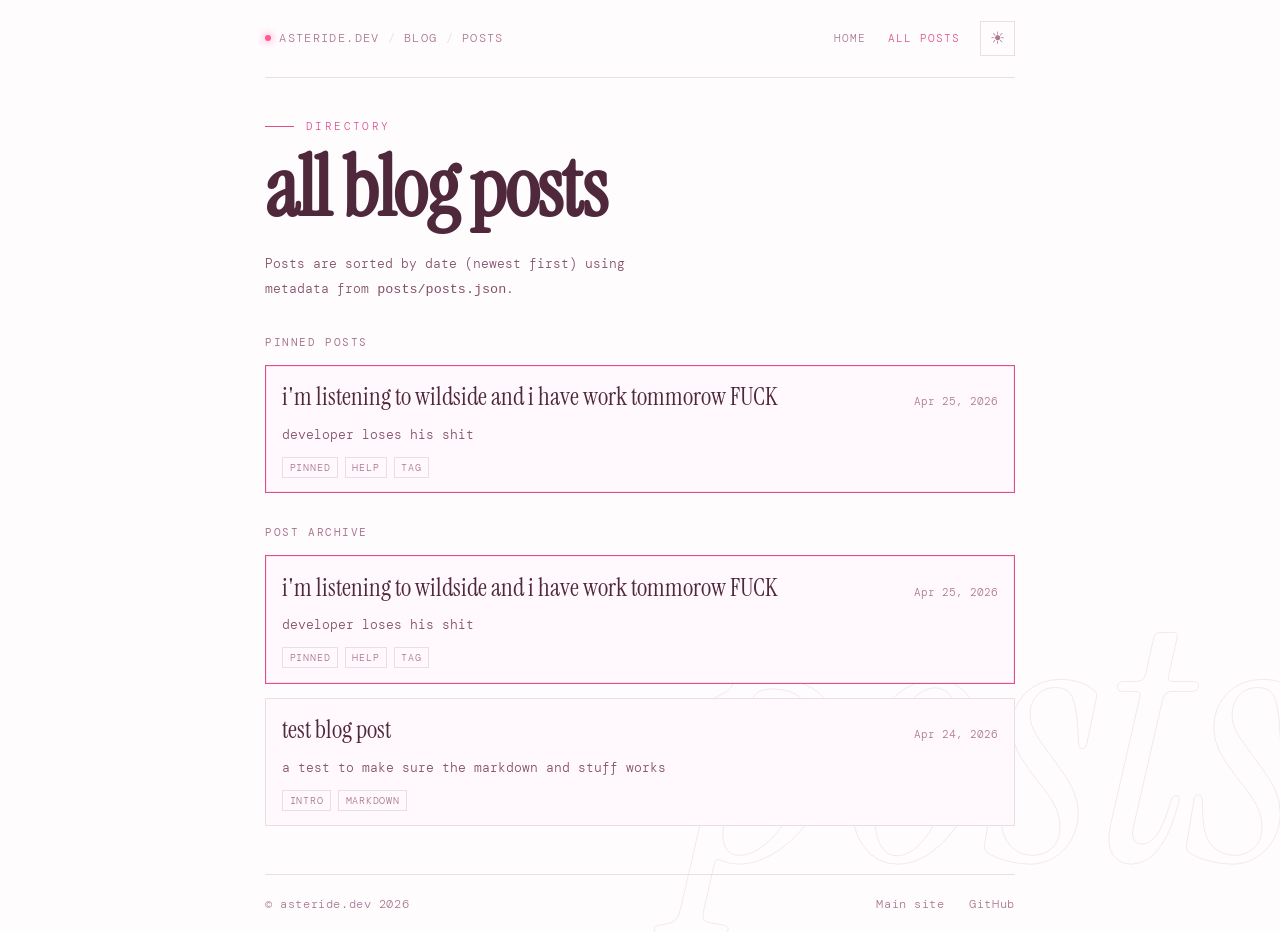
==== blogs.html @ f00a0f3d "i dont give a gaf" ====
﻿<!DOCTYPE html>
<html lang="en">
<head>
  <meta charset="UTF-8" />
  <meta name="viewport" content="width=device-width, initial-scale=1.0" />
    <title>All Posts - AsterIDE Blog</title>
  <script>
    (function () {
      const key = "aster_blog_theme";
      let theme = null;
      try {
        theme = localStorage.getItem(key);
      } catch (error) {
        theme = null;
      }
      if (theme !== "dark" && theme !== "light") {
        const prefersDark = window.matchMedia && window.matchMedia("(prefers-color-scheme: dark)").matches;
        theme = prefersDark ? "dark" : "light";
      }
      document.documentElement.setAttribute("data-theme", theme === "light" ? "light" : "");
    })();
  </script>
  <link rel="preconnect" href="https://fonts.googleapis.com" />
  <link rel="preconnect" href="https://fonts.gstatic.com" crossorigin />
  <link href="https://fonts.googleapis.com/css2?family=Instrument+Serif:ital@0;1&family=DM+Mono:ital,wght@0,300;0,400;1,300&display=swap" rel="stylesheet" />
  <link rel="stylesheet" href="css/site.css" />
</head>
<body>
  <div class="petals" id="petals"></div>
  <div class="watermark" aria-hidden="true">posts</div>

  <div class="page">
    <header class="top-bar">
      <div class="site-id">
        <span class="dot"></span>
        <a href="https://asteride.dev">asteride.dev</a>
        <span class="crumb-sep">/</span>
        <a href="index.html">blog</a>
        <span class="crumb-sep">/</span>
        <span class="crumb-current">posts</span>
      </div>
      <div class="top-right">
        <button class="menu-toggle" id="menu-btn" aria-label="Toggle navigation menu" aria-expanded="false" aria-controls="header-nav">☰</button>
        <nav class="header-nav" id="header-nav" aria-label="Header navigation">
          <a class="header-link" href="index.html">home</a>
          <a class="header-link active" href="blogs.html">all posts</a>
          <button class="theme-toggle" id="theme-btn" aria-label="Toggle theme">☀</button>
        </nav>
      </div>
    </header>

    <main class="main">
      <p class="kicker">directory</p>
      <h1 class="title">all blog posts</h1>
      <p class="intro">Posts are sorted by date (newest first) using metadata from <code>posts/posts.json</code>.</p>

      <section>
        <div class="section-head">
          <h2>Pinned Posts</h2>
        </div>
        <div id="pinned-posts" class="card-grid" aria-live="polite"></div>
      </section>

      <section id="all-posts-section">
        <div class="section-head">
          <h2>Post Archive</h2>
        </div>
        <div id="all-posts" class="card-grid" aria-live="polite"></div>
      </section>
    </main>

    <footer class="footer">
      <span class="footer-copy">© asteride.dev 2026</span>
      <nav class="footer-links">
        <a href="https://asteride.dev">Main site</a>
        <a href="https://github.com/Aster-IDE" target="_blank" rel="noopener">GitHub</a>
      </nav>
    </footer>
  </div>

  <script src="js/blog.js"></script>
  <script>
    (async function initBlogsPage() {
      window.blogData.initChrome();
      const allPostsMount = document.getElementById("all-posts");
      const pinnedPostsMount = document.getElementById("pinned-posts");
      try {
        const posts = await window.blogData.loadPosts();
        const pinnedPosts = window.blogData.sortPinnedPosts(posts.filter((post) => post.pinned));
        window.blogData.renderPostList(posts, allPostsMount);

        if (pinnedPosts.length) {
          window.blogData.renderPostList(pinnedPosts, pinnedPostsMount);
        } else {
          pinnedPostsMount.parentElement.style.display = "none";
        }
      } catch (error) {
        console.error(error);
        window.blogData.setErrorState(allPostsMount, "Unable to load the blog directory right now.");
        pinnedPostsMount.parentElement.style.display = "none";
      }
    })();
  </script>
</body>
</html>
---- css/site.css ----
﻿*, *::before, *::after {
  box-sizing: border-box;
  margin: 0;
  padding: 0;
}

:root {
  --bg-darkest: rgb(35, 20, 28);
  --bg-dark: rgb(45, 28, 38);
  --bg-mid: rgb(55, 35, 45);
  --bg-light: rgb(70, 45, 58);
  --bg-lighter: rgb(85, 55, 70);
  --border: rgb(85, 55, 70);
  --text-primary: rgb(255, 235, 245);
  --text-secondary: rgb(200, 160, 180);
  --text-muted: rgb(150, 110, 130);
  --accent: rgb(255, 130, 180);
  --accent-hot: rgb(255, 90, 150);
  --accent-light: rgb(255, 200, 220);
  --pink-300: rgb(255, 180, 210);
  --pink-900: rgb(130, 30, 65);
}

[data-theme="light"] {
  --bg-darkest: rgb(255, 252, 254);
  --bg-dark: rgb(255, 248, 252);
  --bg-mid: rgb(255, 240, 248);
  --bg-light: rgb(245, 230, 240);
  --bg-lighter: rgb(235, 220, 230);
  --border: rgb(235, 220, 230);
  --text-primary: rgb(80, 40, 60);
  --text-secondary: rgb(130, 80, 105);
  --text-muted: rgb(170, 120, 145);
  --accent: rgb(220, 80, 140);
  --accent-hot: rgb(255, 90, 150);
  --accent-light: rgb(255, 180, 210);
  --pink-300: rgb(255, 200, 225);
  --pink-900: rgb(145, 50, 85);
}

html,
body {
  height: 100%;
}

body {
  background: var(--bg-darkest);
  color: var(--text-primary);
  font-family: "DM Mono", monospace;
  font-weight: 300;
  min-height: 100vh;
  display: flex;
  flex-direction: column;
  overflow-x: hidden;
  transition: background 0.3s, color 0.3s;
}

a {
  color: inherit;
  text-decoration: none;
}

.petals {
  position: fixed;
  inset: 0;
  pointer-events: none;
  overflow: hidden;
  z-index: 0;
}

.petal {
  position: absolute;
  width: 6px;
  height: 8px;
  background: var(--accent);
  border-radius: 80% 0 80% 0;
  opacity: 0;
  animation: drift linear infinite;
}

@keyframes drift {
  0% {
    transform: translateY(-20px) rotate(0deg);
    opacity: 0;
  }

  5% {
    opacity: 0.18;
  }

  95% {
    opacity: 0.12;
  }

  100% {
    transform: translateY(105vh) rotate(360deg);
    opacity: 0;
  }
}

.page {
  position: relative;
  z-index: 1;
  flex: 1;
  display: flex;
  flex-direction: column;
  max-width: 820px;
  margin: 0 auto;
  width: 100%;
  padding: 0 2.2rem;
}

.top-bar {
  border-bottom: 1px solid var(--border);
  padding: 1.3rem 0;
  display: flex;
  justify-content: space-between;
  align-items: center;
  position: relative;
  z-index: 20;
  opacity: 0;
  animation: fade-up 0.5s ease forwards 0.1s;
}

.site-id {
  font-size: 0.78rem;
  letter-spacing: 0.11em;
  text-transform: uppercase;
  color: var(--text-muted);
  display: flex;
  align-items: center;
  gap: 0.5rem;
}

.site-id a {
  color: inherit;
  text-decoration: none;
  transition: color 0.15s;
}

.site-id a:hover {
  color: var(--accent);
}

.crumb-sep {
  color: var(--bg-lighter);
}

.crumb-current {
  color: var(--text-muted);
}

.dot {
  width: 6px;
  height: 6px;
  border-radius: 50%;
  background: var(--accent-hot);
  box-shadow: 0 0 8px var(--accent-hot);
  animation: pulse 2.5s ease-in-out infinite;
}

@keyframes pulse {
  0%,
  100% {
    opacity: 1;
  }

  50% {
    opacity: 0.3;
  }
}

.top-right {
  display: flex;
  align-items: center;
  gap: 0.8rem;
  margin-left: auto;
}

.header-nav {
  display: flex;
  align-items: center;
  gap: 1.15rem;
}

.menu-toggle {
  display: none;
  background: none;
  border: 1px solid var(--border);
  color: var(--text-muted);
  font-family: "DM Mono", monospace;
  font-size: 1.05rem;
  line-height: 1;
  width: 2.2rem;
  height: 2.2rem;
  padding: 0;
  align-items: center;
  justify-content: center;
  cursor: pointer;
  transition: border-color 0.2s, color 0.2s;
}

.menu-toggle:hover {
  border-color: var(--accent);
  color: var(--accent);
}

.header-link {
  font-size: 0.7rem;
  letter-spacing: 0.09em;
  text-transform: uppercase;
  color: var(--text-muted);
  padding: 0.2rem 0.1rem;
  transition: color 0.15s;
}

.header-link:hover,
.header-link.active {
  color: var(--accent);
}

.theme-toggle {
  background: none;
  border: 1px solid var(--border);
  color: var(--text-muted);
  font-family: "DM Mono", monospace;
  font-size: 1.08rem;
  line-height: 1;
  letter-spacing: 0;
  width: 2.2rem;
  height: 2.2rem;
  padding: 0;
  display: inline-flex;
  align-items: center;
  justify-content: center;
  cursor: pointer;
  transition: border-color 0.2s, color 0.2s;
}

.theme-toggle:hover {
  border-color: var(--accent);
  color: var(--accent);
}

.status-tag {
  font-size: 0.62rem;
  letter-spacing: 0.1em;
  color: var(--text-muted);
}

.main {
  flex: 1;
  display: flex;
  flex-direction: column;
  padding: 2.6rem 0 3rem;
}

.kicker {
  font-size: 0.68rem;
  letter-spacing: 0.22em;
  text-transform: uppercase;
  color: var(--accent);
  margin-bottom: 1rem;
  opacity: 0;
  animation: fade-up 0.5s ease forwards 0.3s;
  display: flex;
  align-items: center;
  gap: 0.75rem;
}

.kicker::before {
  content: "";
  display: inline-block;
  width: 1.8rem;
  height: 1px;
  background: var(--accent);
}

.title {
  font-family: "Instrument Serif", Georgia, serif;
  font-size: clamp(2.5rem, 8vw, 5.2rem);
  line-height: 0.95;
  letter-spacing: -0.02em;
  margin-bottom: 1.4rem;
  opacity: 0;
  animation: fade-up 0.6s ease forwards 0.45s;
}

.title em {
  font-style: italic;
  color: var(--accent);
}

.intro {
  font-size: 0.84rem;
  line-height: 1.9;
  color: var(--text-secondary);
  max-width: 52ch;
  opacity: 0;
  animation: fade-up 0.5s ease forwards 0.72s;
}

.section-head {
  display: flex;
  justify-content: space-between;
  align-items: center;
  gap: 1rem;
  margin-top: 2rem;
  margin-bottom: 1rem;
}

.section-head h2 {
  font-size: 0.7rem;
  letter-spacing: 0.14em;
  text-transform: uppercase;
  color: var(--text-muted);
  font-weight: 400;
}

.section-head a {
  font-size: 0.68rem;
  letter-spacing: 0.08em;
  color: var(--text-muted);
}

.section-head a:hover {
  color: var(--accent);
}

.card-grid {
  display: grid;
  gap: 0.9rem;
}

.card {
  border: 1px solid var(--border);
  background: var(--bg-dark);
  padding: 0.9rem 1rem;
  transition: border-color 0.2s ease;
}

.card-reveal {
  opacity: 0;
  animation: fade-up 0.45s ease forwards;
}

.card:hover {
  border-color: var(--accent);
}

.pinned-card {
  border-color: var(--accent);
  box-shadow: inset 0 0 0 1px rgba(255, 130, 180, 0.2);
}

.card-top {
  display: flex;
  justify-content: space-between;
  align-items: baseline;
  gap: 1rem;
}

.card h3 {
  margin: 0;
  font-family: "Instrument Serif", Georgia, serif;
  font-size: 1.55rem;
  font-weight: 400;
}

.card h3 a {
  color: var(--text-primary);
}

.card h3 a:hover {
  color: var(--accent);
}

.card time {
  color: var(--text-muted);
  font-size: 0.7rem;
  white-space: nowrap;
}

.card p {
  margin-top: 0.6rem;
  color: var(--text-secondary);
  font-size: 0.8rem;
  line-height: 1.8;
}

.tags {
  display: flex;
  flex-wrap: wrap;
  gap: 0.45rem;
  margin-top: 0.7rem;
}

.tag {
  font-size: 0.62rem;
  letter-spacing: 0.08em;
  text-transform: uppercase;
  color: var(--text-muted);
  border: 1px solid var(--border);
  padding: 0.18rem 0.4rem;
}

.post-wrap {
  flex: 1;
  width: 100%;
  padding: 2.6rem 0 3rem;
}

.post-meta {
  border-bottom: 1px solid var(--border);
  margin-bottom: 1.3rem;
  padding-bottom: 0.8rem;
}

.post-meta h1 {
  margin: 0.2rem 0 0;
  font-family: "Instrument Serif", Georgia, serif;
  font-size: clamp(2rem, 6vw, 4rem);
  line-height: 0.98;
  font-weight: 400;
}

.post-meta p {
  margin: 0.5rem 0 0;
  color: var(--text-secondary);
  font-size: 0.84rem;
  line-height: 1.8;
}

.post-body {
  color: var(--text-secondary);
  font-size: 0.84rem;
  line-height: 1.95;
}

.post-body h1,
.post-body h2,
.post-body h3,
.post-body h4 {
  color: var(--text-primary);
  font-family: "Instrument Serif", Georgia, serif;
  font-weight: 400;
  line-height: 1.1;
  margin-top: 1.6rem;
  margin-bottom: 0.6rem;
}

.post-body p,
.post-body ul,
.post-body ol,
.post-body blockquote {
  margin: 0.8rem 0;
}

.post-body ul,
.post-body ol {
  padding-left: 1.2rem;
}

.post-body a {
  color: var(--accent-light);
}

.post-body a:hover {
  color: var(--accent);
}

.post-body code {
  font-family: "DM Mono", monospace;
  background: rgba(255, 200, 220, 0.12);
  color: var(--pink-300);
  padding: 0.15rem 0.32rem;
}

.post-body pre {
  background: var(--bg-dark);
  border: 1px solid var(--border);
  overflow-x: auto;
  padding: 0.9rem;
}

.post-body pre code {
  background: transparent;
  padding: 0;
}

.post-body blockquote {
  border-left: 2px solid var(--accent);
  padding-left: 0.8rem;
  color: var(--text-primary);
}

.empty-state {
  border: 1px dashed var(--border);
  padding: 1rem;
  color: var(--text-secondary);
  font-size: 0.8rem;
}

.footer {
  border-top: 1px solid var(--border);
  padding: 1.35rem 0;
  display: flex;
  justify-content: space-between;
  align-items: center;
  opacity: 0;
  animation: fade 0.45s ease forwards 0.9s;
}

.footer-copy {
  font-size: 0.72rem;
  letter-spacing: 0.05em;
  color: var(--text-muted);
}

.footer-links {
  display: flex;
  gap: 1.55rem;
}

.footer-links a {
  font-size: 0.72rem;
  letter-spacing: 0.05em;
  color: var(--text-muted);
  text-decoration: none;
  transition: color 0.15s;
}

.footer-links a:hover {
  color: var(--accent);
}

.watermark {
  position: fixed;
  bottom: -0.05em;
  right: -0.05em;
  font-family: "Instrument Serif", Georgia, serif;
  font-style: italic;
  font-size: clamp(10rem, 28vw, 22rem);
  color: transparent;
  -webkit-text-stroke: 1px var(--bg-light);
  line-height: 1;
  pointer-events: none;
  user-select: none;
  opacity: 0;
  animation: fade 1s ease forwards 0.5s;
  z-index: 0;
  transition: -webkit-text-stroke-color 0.3s;
}

@keyframes fade-up {
  from {
    opacity: 0;
    transform: translateY(14px);
  }

  to {
    opacity: 1;
    transform: translateY(0);
  }
}

@keyframes fade {
  from {
    opacity: 0;
  }

  to {
    opacity: 1;
  }
}

@media (max-width: 700px) {
  .page {
    padding: 0 1.2rem;
  }

  .top-bar {
    display: flex;
    position: relative;
    align-items: flex-start;
    justify-content: space-between;
    gap: 0.6rem;
    flex-wrap: nowrap;
  }

  .site-id {
    font-size: 0.7rem;
    letter-spacing: 0.08em;
    gap: 0.35rem;
    white-space: nowrap;
  }

  .top-right {
    margin-top: 0;
    width: auto;
    position: static;
    display: flex;
    flex-direction: column;
    align-items: flex-end;
  }

  .menu-toggle {
    display: inline-flex;
  }

  .header-nav {
    display: none;
    position: absolute;
    left: 0;
    right: 0;
    top: calc(100% + 0.55rem);
    width: auto;
    margin-top: 0;
    flex-direction: column;
    align-items: stretch;
    gap: 0.3rem;
    padding: 0.7rem;
    border: 1px solid var(--border);
    background: var(--bg-dark);
    border-radius: 0.3rem;
    z-index: 30;
    pointer-events: none;
  }

  .header-nav.open {
    display: flex;
    animation: fade 0.2s ease forwards;
    pointer-events: auto;
  }

  .header-link {
    display: block;
    width: 100%;
    font-size: 0.78rem;
    letter-spacing: 0.08em;
    padding: 0.55rem 0.6rem;
    border: 1px solid transparent;
    border-radius: 0.25rem;
    background: transparent;
    line-height: 1.2;
  }

  .header-link:hover,
  .header-link.active {
    border-color: var(--border);
    background: rgba(255, 130, 180, 0.07);
  }

  .theme-toggle {
    width: 100%;
    height: 2.25rem;
    justify-content: center;
    padding-left: 0;
  }

  .main {
    padding: 1.8rem 0 2.4rem;
  }

  .title {
    font-size: clamp(2.1rem, 13vw, 3.2rem);
    line-height: 0.97;
  }

  .intro {
    max-width: 100%;
    font-size: 0.88rem;
    line-height: 1.75;
  }

  .section-head {
    margin-top: 1.35rem;
    margin-bottom: 0.8rem;
  }

  .card h3 {
    font-size: 1.25rem;
  }

  .post-wrap {
    padding: 1.8rem 0 2.2rem;
  }

  .post-meta h1 {
    font-size: clamp(1.7rem, 10vw, 2.4rem);
  }

  .watermark {
    font-size: clamp(6.5rem, 42vw, 10rem);
    opacity: 0.55;
  }

  .footer {
    flex-direction: column;
    align-items: flex-start;
    gap: 0.6rem;
  }

  .card-top {
    flex-direction: column;
    align-items: flex-start;
    gap: 0.2rem;
  }
}
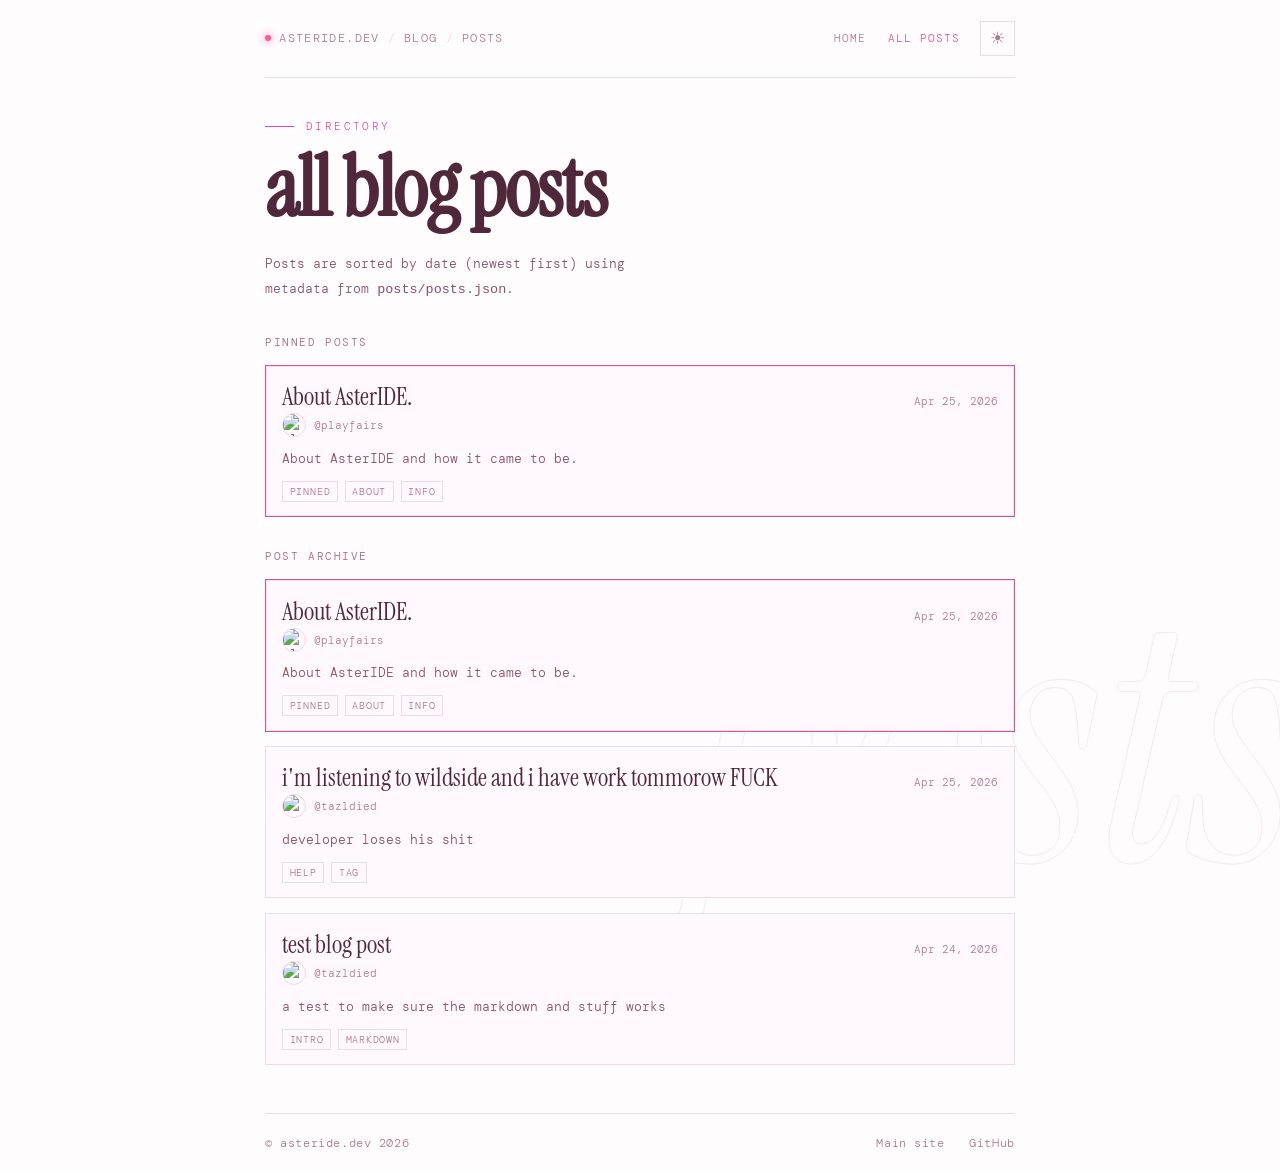
==== commit fce58d93: "faviocn" ====
--- a/blogs.html
+++ b/blogs.html
@@ -3,7 +3,8 @@
 <head>
   <meta charset="UTF-8" />
   <meta name="viewport" content="width=device-width, initial-scale=1.0" />
-    <title>All Posts - AsterIDE Blog</title>
+  <title>All Posts - AsterIDE Blog</title>
+  <link rel="icon" type="image/x-icon" href="https://asteride.dev/favicon.ico"/>
   <script>
     (function () {
       const key = "aster_blog_theme";
--- a/css/site.css
+++ b/css/site.css
@@ -360,6 +360,35 @@
   gap: 1rem;
 }
 
+.card-author {
+  margin-bottom: 0.6rem;
+}
+
+.author-info {
+  display: flex;
+  align-items: center;
+  gap: 0.5rem;
+  font-size: 0.75rem;
+}
+
+.author-avatar {
+  width: 24px;
+  height: 24px;
+  border-radius: 50%;
+  border: 1px solid var(--border);
+}
+
+.author-name {
+  color: var(--text-muted);
+  font-size: 0.7rem;
+  text-decoration: none;
+  transition: color 0.15s;
+}
+
+.author-name:hover {
+  color: var(--accent);
+}
+
 .card h3 {
   margin: 0;
   font-family: "Instrument Serif", Georgia, serif;
@@ -429,6 +458,44 @@
   color: var(--text-secondary);
   font-size: 0.84rem;
   line-height: 1.8;
+}
+
+.post-header {
+  display: flex;
+  justify-content: space-between;
+  align-items: center;
+  margin-bottom: 0.5rem;
+}
+
+.post-header .kicker {
+  margin-bottom: 0;
+}
+
+.post-author-bar {
+  display: flex;
+  align-items: center;
+  gap: 0.5rem;
+  font-size: 0.68rem;
+  color: var(--text-muted);
+  white-space: nowrap;
+}
+
+.post-author-avatar {
+  width: 32px;
+  height: 32px;
+  border-radius: 50%;
+  border: 1px solid var(--border);
+}
+
+.post-author-name {
+  color: var(--text-muted);
+  font-size: 0.68rem;
+  text-decoration: none;
+  transition: color 0.15s;
+}
+
+.post-author-name:hover {
+  color: var(--accent);
 }
 
 .post-body {
@@ -706,4 +773,32 @@
     align-items: flex-start;
     gap: 0.2rem;
   }
-}
+
+  .author-info {
+    font-size: 0.7rem;
+  }
+
+  .author-avatar {
+    width: 20px;
+    height: 20px;
+  }
+
+  .post-header {
+    flex-direction: column;
+    align-items: flex-start;
+    gap: 0.3rem;
+  }
+
+  .post-header .kicker {
+    margin-bottom: 0.3rem;
+  }
+
+  .post-author-bar {
+    font-size: 0.65rem;
+  }
+
+  .post-author-avatar {
+    width: 28px;
+    height: 28px;
+  }
+}
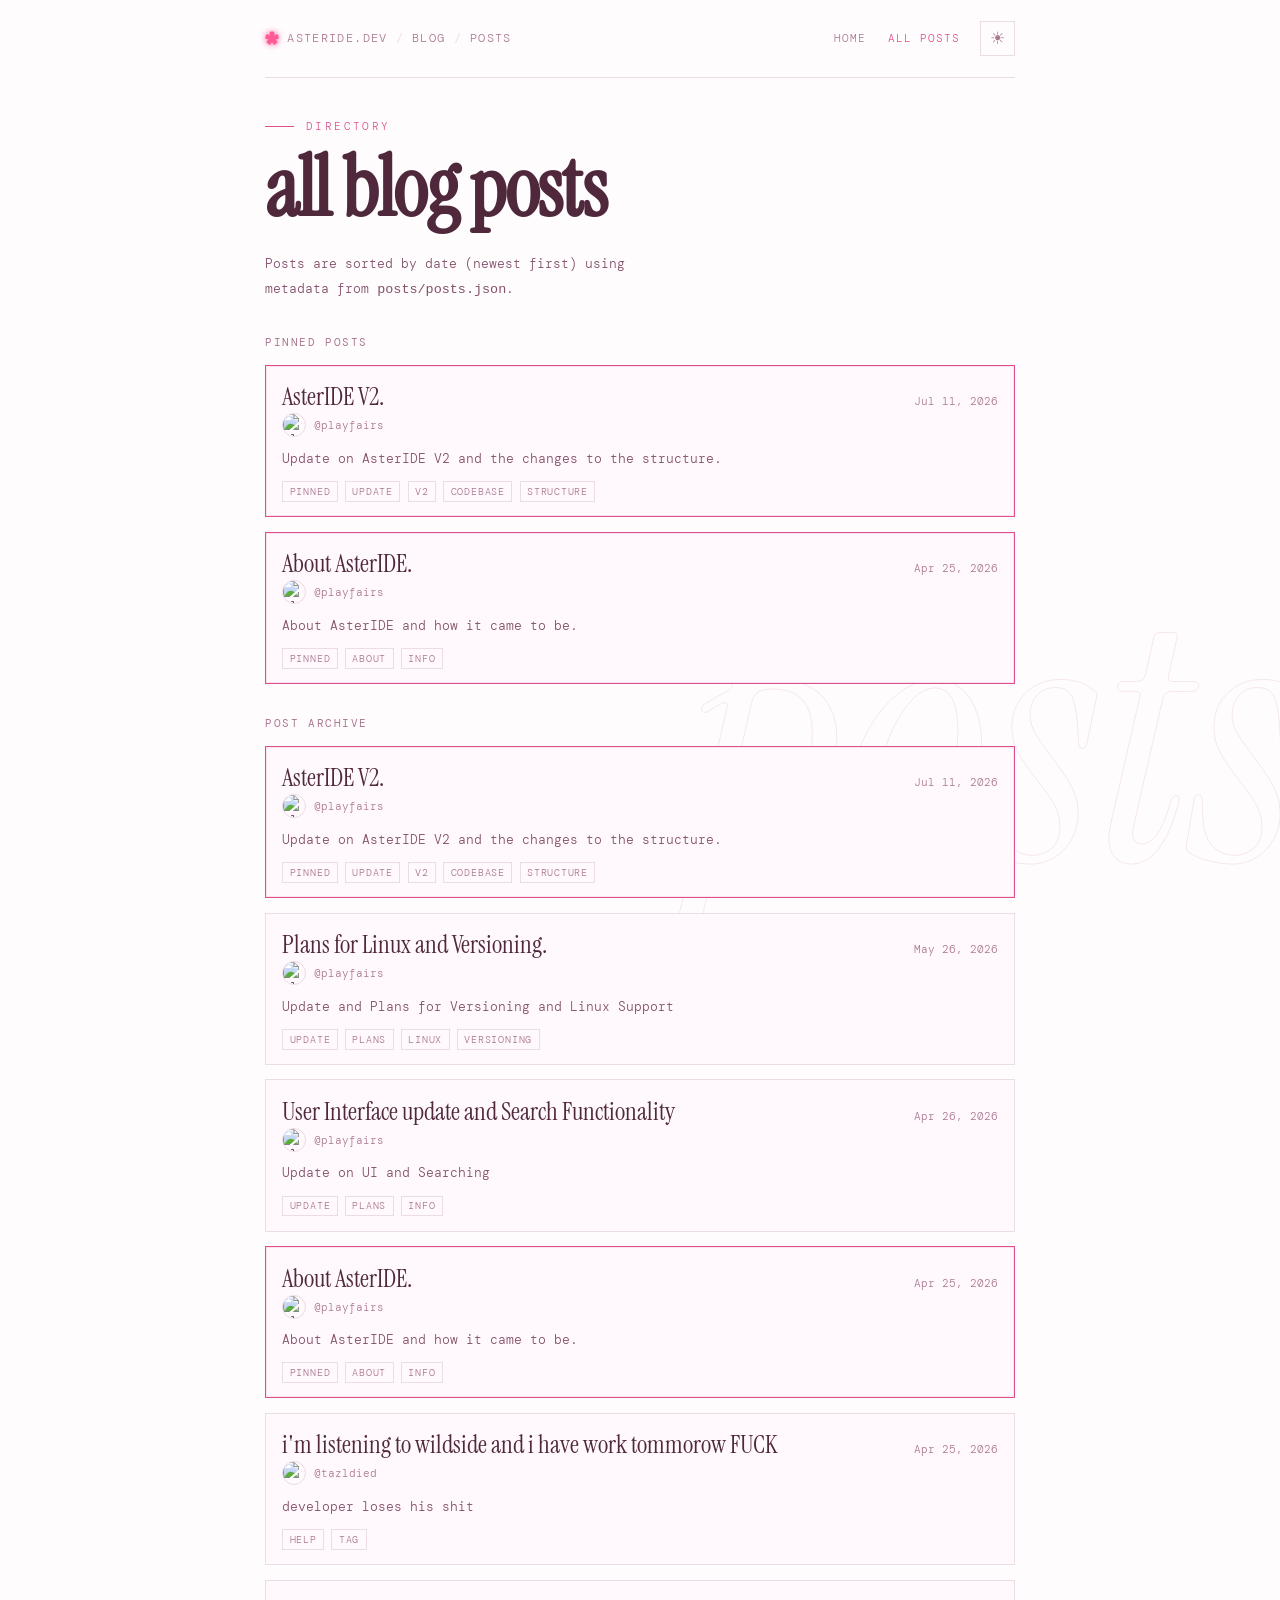
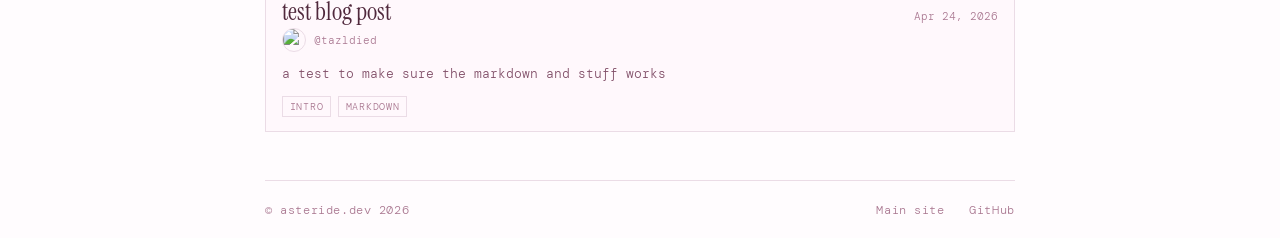
==== commit 89db583e: "arfgedsvc" ====
--- a/blogs.html
+++ b/blogs.html
@@ -33,7 +33,10 @@
   <div class="page">
     <header class="top-bar">
       <div class="site-id">
-        <span class="dot"></span>
+        <svg class="dot" viewBox="0 0 36 36" fill="currentColor" aria-hidden="true">
+          <path d="M31.298 20.807c4.197-1.363 5.027-3.182 4.191-6.416-.952.308-2.105-.001-2.272-.518-.168-.513.581-1.443 1.533-1.753-1.223-3.107-2.964-4.089-7.161-2.727-1.606.522-3.238 1.492-4.655 2.635C23.582 10.327 24 8.475 24 6.786c0-4.412-1.473-5.765-4.807-5.968 0 1-.652 2-1.193 2s-1.194-1-1.194-2C13.472 1.021 12 2.374 12 6.786c0 1.689.417 3.541 1.066 5.241-1.416-1.142-3.049-2.111-4.655-2.633-4.197-1.364-5.938-.381-7.162 2.727.951.31 1.701 1.238 1.534 1.753-.167.515-1.32.826-2.271.518-.837 3.233-.005 5.052 4.19 6.415 1.606.521 3.497.697 5.314.605-1.524.994-2.95 2.247-3.943 3.613-2.594 3.57-2.197 5.53.381 7.654.588-.809 1.703-1.235 2.142-.917.438.317.378 1.511-.21 2.32 2.816 1.795 4.803 1.565 7.396-2.003.993-1.366 1.743-3.111 2.218-4.867.475 1.757 1.226 3.501 2.218 4.867 2.594 3.57 4.58 3.798 7.397 2.003-.587-.81-.649-2.002-.21-2.321.437-.317 1.553.107 2.142.917 2.577-2.123 2.973-4.083.381-7.653-.993-1.366-2.42-2.619-3.943-3.613 1.816.092 3.706-.084 5.313-.605zM18 20.337c-.162-.292-.353-.538-.588-.709-.234-.171-.528-.276-.856-.341.228-.244.403-.502.493-.778.09-.275.1-.587.059-.919.302.141.602.228.892.228s.59-.087.894-.229c-.041.332-.031.644.059.919.09.276.265.534.492.778-.327.065-.621.17-.855.341-.236.172-.428.418-.59.71z"/>
+          <circle cx="18" cy="18.818" r="4" fill="currentColor"/>
+        </svg>
         <a href="https://asteride.dev">asteride.dev</a>
         <span class="crumb-sep">/</span>
         <a href="index.html">blog</a>
--- a/css/site.css
+++ b/css/site.css
@@ -151,12 +151,11 @@
 }
 
 .dot {
-  width: 6px;
-  height: 6px;
-  border-radius: 50%;
-  background: var(--accent-hot);
-  box-shadow: 0 0 8px var(--accent-hot);
-  animation: pulse 2.5s ease-in-out infinite;
+  width: 14px;
+  height: 14px;
+  flex-shrink: 0;
+  color: var(--accent-hot);
+  filter: drop-shadow(0 0 3px var(--accent-hot));
 }
 
 @keyframes pulse {
